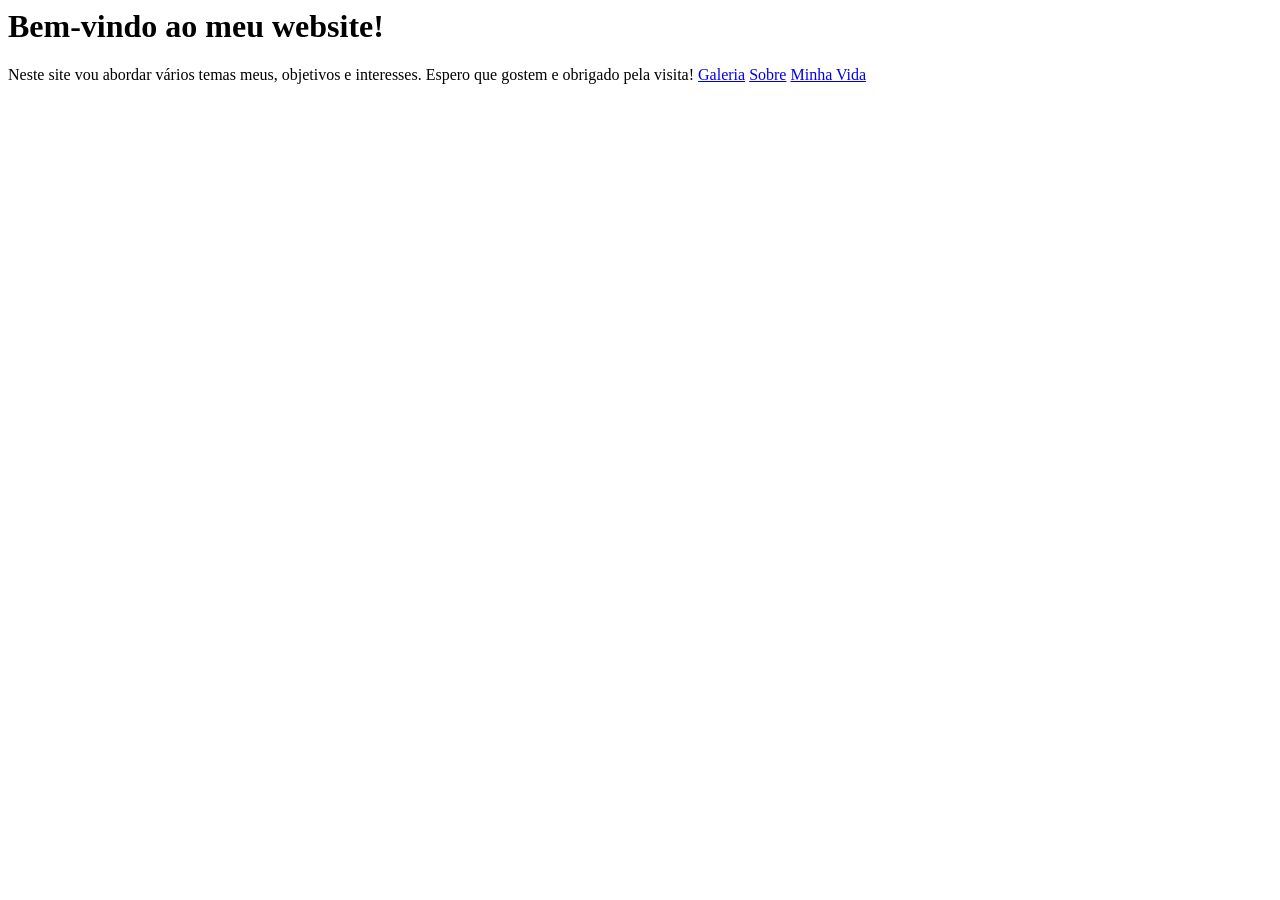
==== index.html @ 60b37d9e "Add files via upload alterações 08/10" ====
<html>
<head>
<title>A minha página</title>
<body>
    <h1>Bem-vindo ao meu website!</h1>
    <p1>Neste site vou abordar vários temas meus, objetivos e interesses. Espero que gostem e obrigado pela visita!</p1>
</body>
<body>
    <a href="galeria.html">Galeria</a>
    <a href="sobre.html">Sobre</a>
    <a href="https://www.fcporto.pt/pt">Minha Vida</a>
</body>
</head>
</html>
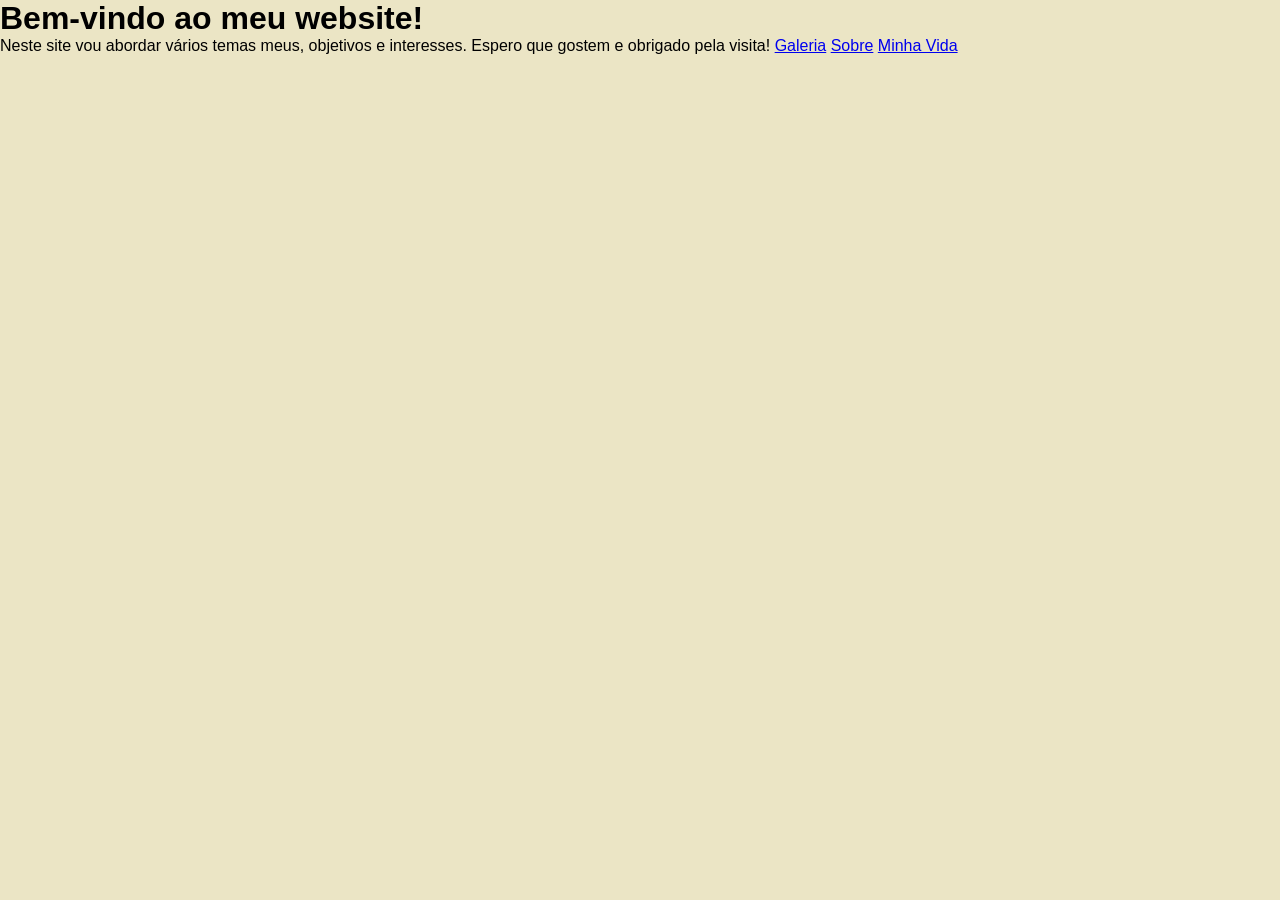
==== commit 0d74fee8: "Add files via upload" ====
--- a/index.html
+++ b/index.html
@@ -11,4 +11,5 @@
     <a href="https://www.fcporto.pt/pt">Minha Vida</a>
 </body>
 </head>
-</html>+</html>
+<link rel="stylesheet" href="style.css">
--- a/style.css
+++ b/style.css
@@ -0,0 +1,128 @@
+:root {
+    --cor0: #ebe5c5;
+    --cor1: #83e1ad;
+    --cor2: #3ddc84;
+    --cor3: #2fa866;
+    --cor4: #1a5c37;
+    --cor5: #063d1e;
+    --fonte-padrao: Arial, Verdana, Helvetica, sans-serif;
+    --fonte-destaque: 'Bebas Neue', cursive;
+    --fonte-android: 'Android', cursive;
+}
+
+* {
+    margin: 0px;
+    padding: 0px;
+}
+
+body {
+    background-color: var(--cor0);
+    font-family: var(--fonte-padrao);
+}
+
+header {
+    background-image: linear-gradient(to bottom, var(--cor3), var(--cor5));
+    min-height: 150px;
+    text-align: center;
+    padding-top: 40px;
+}
+
+header > h1 {
+    color: white;
+    font-family: var(--fonte-destaque);
+    font-size: 3em;
+    font-weight: normal;
+    margin-bottom: 20px;
+    text-shadow: 2px 2px 0px rgba(0, 0, 0, 0.267);
+}
+
+header > p {
+    font-family: var(--fonte-padrao);
+    font-size: 1.2em;
+    color: white;
+    max-width: 600px;
+    padding-right: 10px;
+    padding-left: 10px;
+    margin: auto;
+    padding-bottom: 50px;
+    text-shadow: 2px 2px 0px rgba(0, 0, 0, 0.315);
+}
+
+nav {
+    background-color: var(--cor5);
+    padding: 10px;
+    box-shadow: 0px 7px 7px rgba(0, 0, 0, 0.192);
+}
+
+nav > a {
+    color: var(--cor1);
+    padding: 10px;
+    border-radius: 5px;
+    text-decoration: none;
+    font-weight: bold;
+    transition-duration: .5s;
+}
+
+nav > a:hover {
+    background-color: var(--cor3);
+    color: var(--cor5);
+}
+
+main {
+    min-width: 300px;
+    max-width: 1000px;
+    margin: auto;
+    margin-bottom: 30px;
+    padding: 20px;
+    background-color: white;
+    box-shadow: 0px 0px 10px rgba(0, 0, 0, 0.418);
+    border-bottom-left-radius: 10px;
+    border-bottom-right-radius: 10px;
+}
+
+main h1 {
+    color: var(--cor5);
+    font-family: var(--fonte-android);
+    font-weight: normal;
+    font-size: 1.8em;
+}
+
+main h2 {
+    font-family: var(--fonte-android);
+    color: var(--cor4);
+    font-size: 1.3em;
+    font-weight: normal;
+    background-image: linear-gradient(to right, var(--cor1), transparent);
+    text-indent: 8px;
+}
+
+main p {
+    margin: 15px 0px;
+    text-align: justify;
+    text-indent: 30px;
+    font-size: 1em;
+    line-height: 2em;
+}
+
+aside {
+    background-color: var(--cor1);
+    padding: 10px;
+    border-radius: 10px;
+    box-shadow: 3px 3px 8px rgba(0, 0, 0, 0.281);
+}
+
+aside > h3 {
+    background-color: var(--cor4);
+    color: white;
+    padding: 10px;
+    margin: -10px -10px 0px -10px;
+    border-radius: 10px 10px 0px 0px;
+}
+
+footer {
+    background-color: var(--cor5);
+    color: white;
+    text-align: center;
+    font-size: 0.8em;
+    padding: 5px;
+}
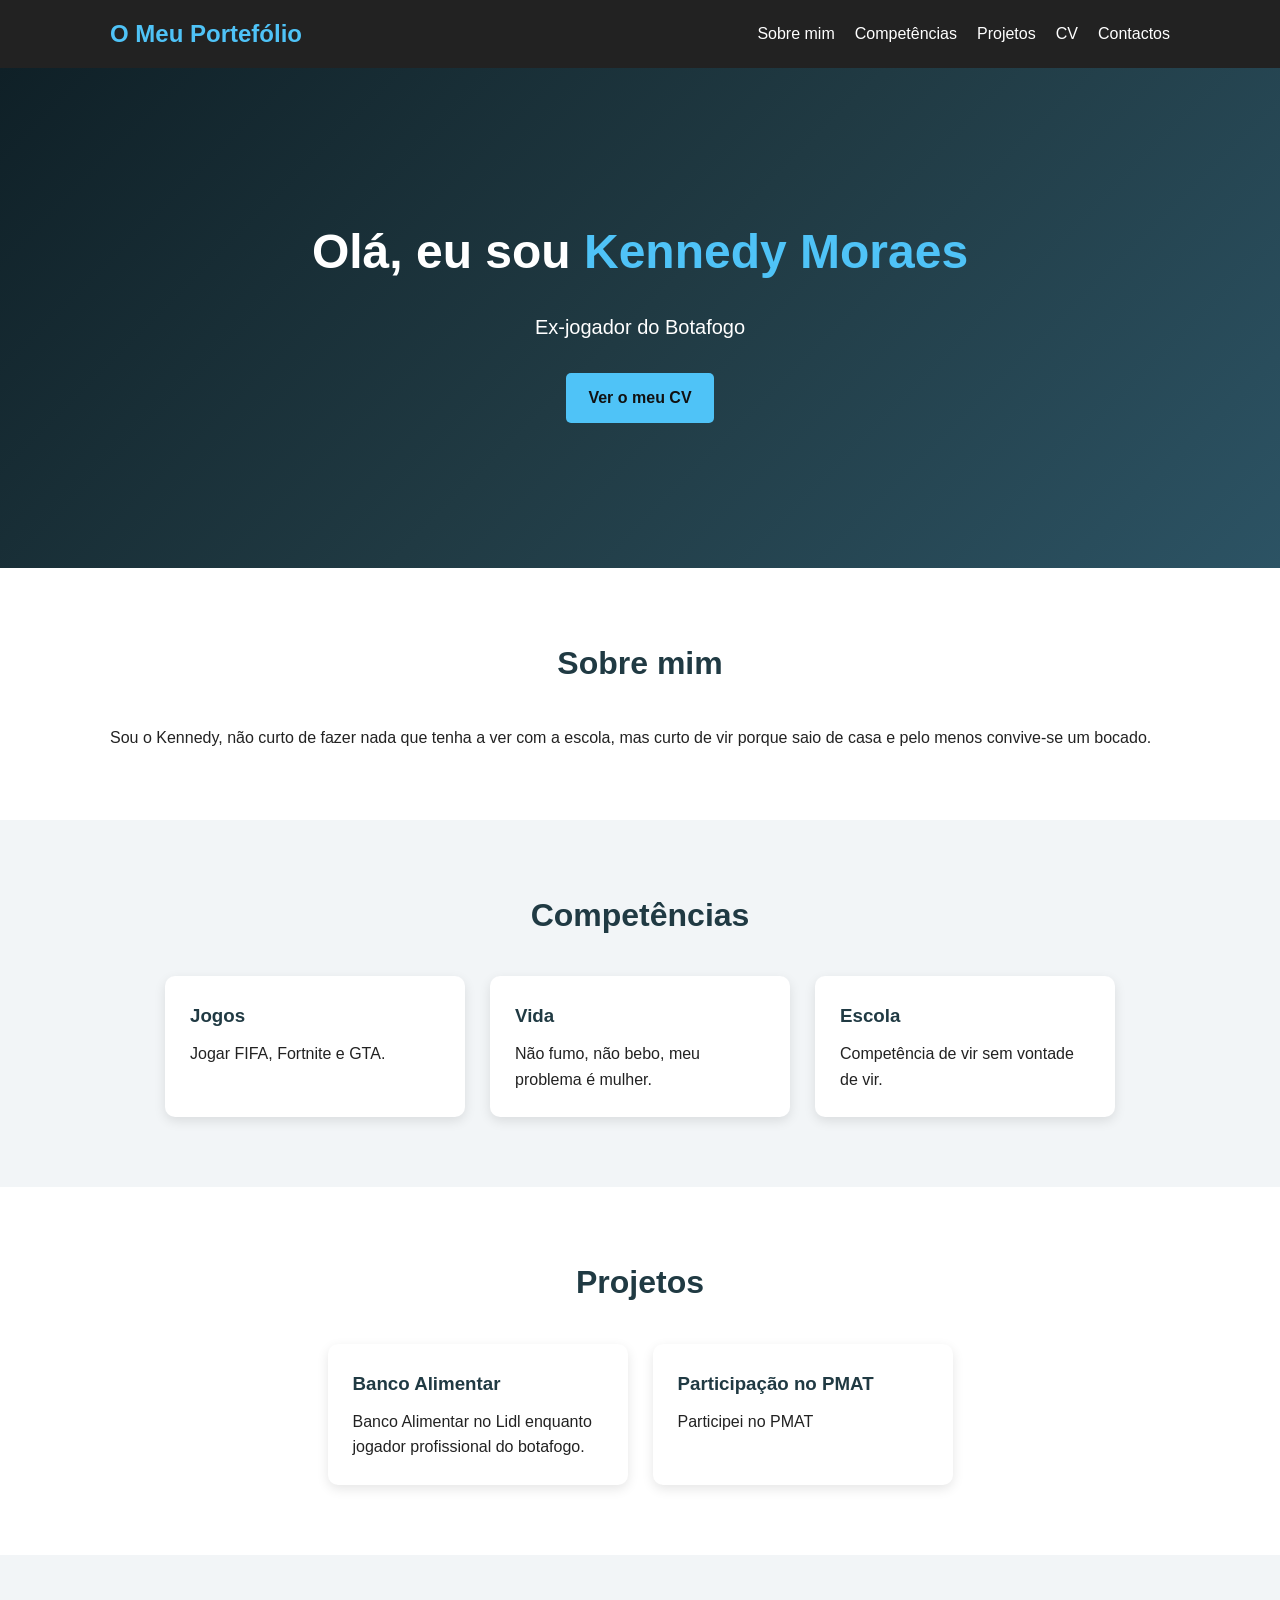
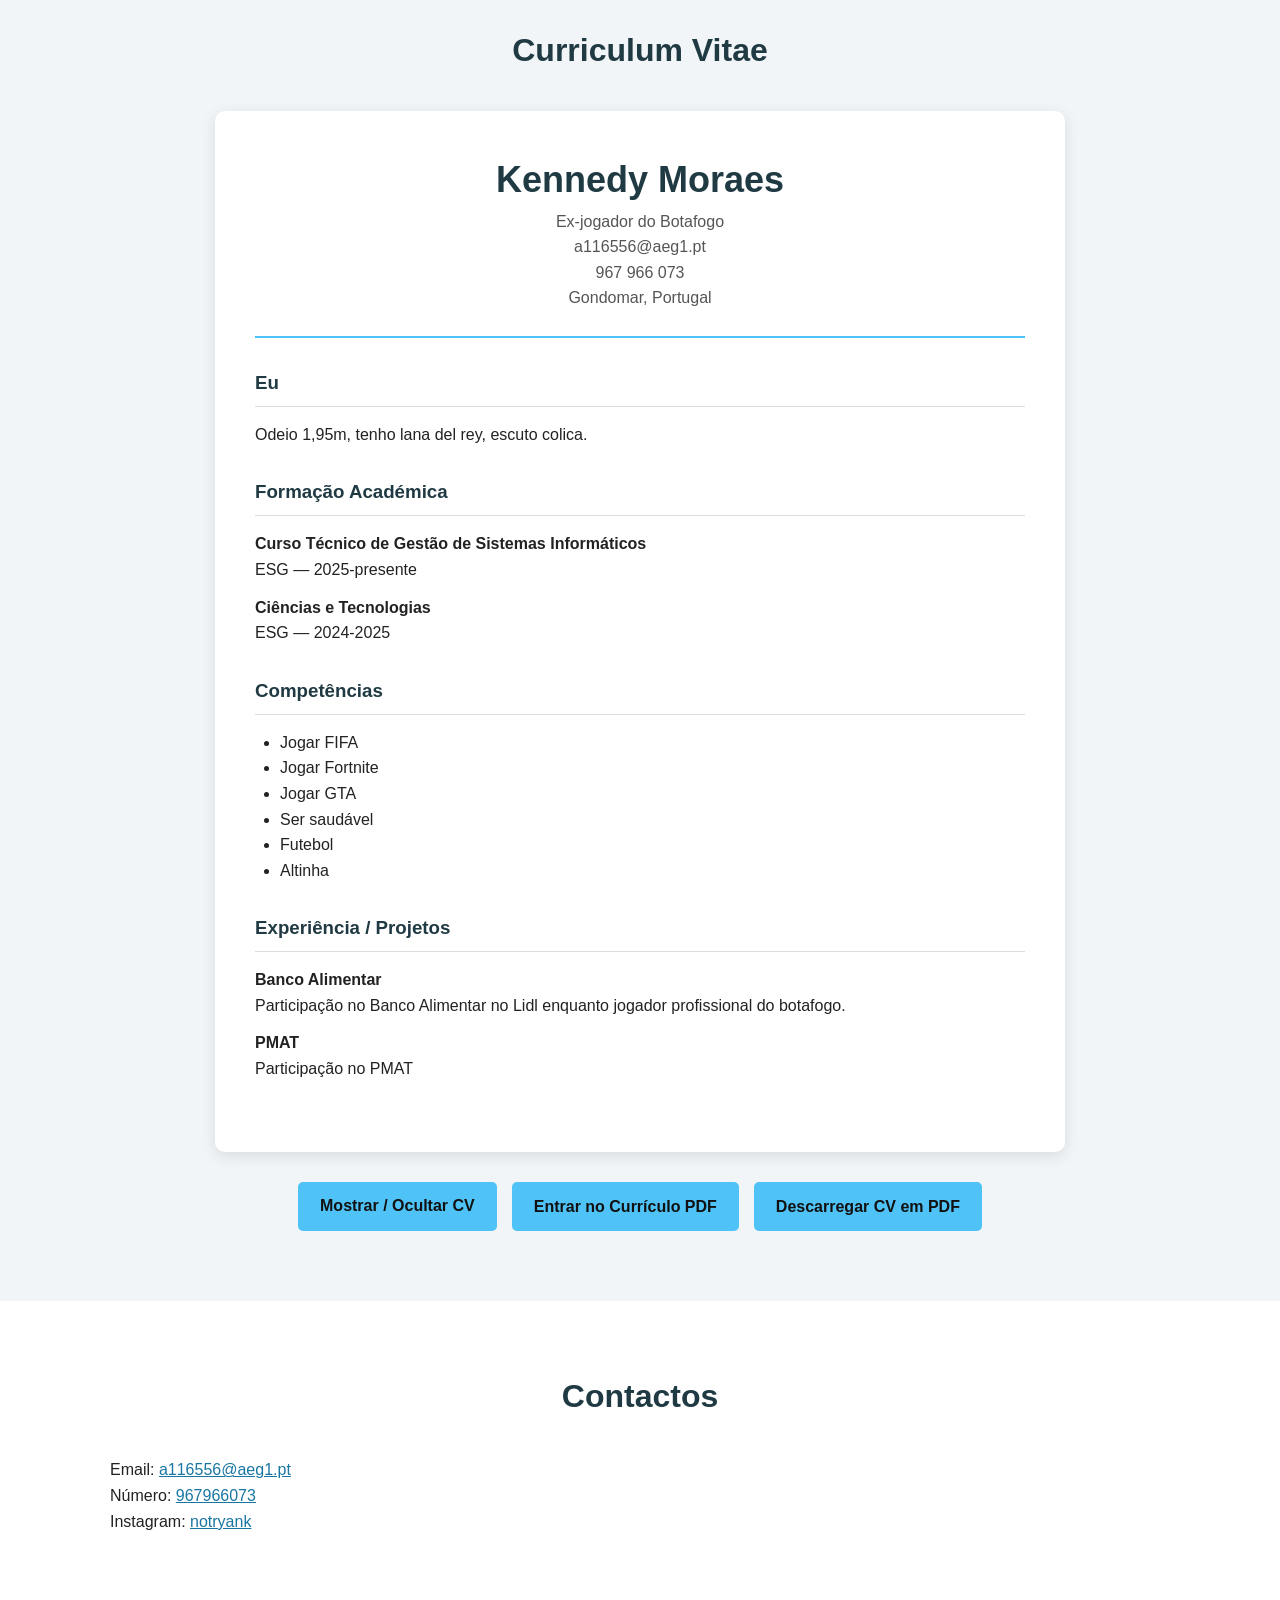
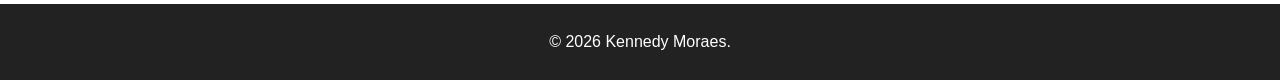
==== commit c79e84e4: "Add files via upload alterado dia 12/10" ====
--- a/index.html
+++ b/index.html
@@ -1,15 +1,270 @@
-<html>
+<!DOCTYPE html>
+<html lang="pt">
+
 <head>
-<title>A minha página</title>
+    <meta charset="UTF-8">
+    <meta name="viewport" content="width=device-width, initial-scale=1.0">
+
+    <title>O Meu Portefólio</title>
+
+    <link rel="stylesheet" href="style 2.css">
+
+</head>
+
 <body>
-    <h1>Bem-vindo ao meu website!</h1>
-    <p1>Neste site vou abordar vários temas meus, objetivos e interesses. Espero que gostem e obrigado pela visita!</p1>
+
+<!-- Cabeçalho -->
+<header>
+    <nav>
+        <h2>O Meu Portefólio</h2>
+
+        <ul>
+            <li><a href="#sobre">Sobre mim</a></li>
+            <li><a href="#competencias">Competências</a></li>
+            <li><a href="#projetos">Projetos</a></li>
+            <li><a href="#cv">CV</a></li>
+            <li><a href="#contactos">Contactos</a></li>
+        </ul>
+    </nav>
+</header>
+
+
+<!-- Apresentação -->
+<section class="hero">
+    <div>
+        <h1>Olá, eu sou <span>Kennedy Moraes</span></h1>
+
+        <p>
+            Ex-jogador do Botafogo
+        </p>
+
+        <a href="#cv" class="botao">Ver o meu CV</a>
+    </div>
+</section>
+
+
+<!-- Sobre mim -->
+<section id="sobre" class="secao">
+    <h2>Sobre mim</h2>
+
+    <p>
+        Sou o Kennedy, não curto de fazer nada que tenha a ver com a escola,
+        mas curto de vir porque saio de casa e pelo menos convive-se um bocado.
+    </p>
+</section>
+
+
+<!-- Competências -->
+<section id="competencias" class="secao fundo">
+    <h2>Competências</h2>
+
+    <div class="cards">
+
+        <div class="card">
+            <h3>Jogos</h3>
+            <p>Jogar FIFA, Fortnite e GTA.</p>
+        </div>
+
+        <div class="card">
+            <h3>Vida</h3>
+            <p>Não fumo, não bebo, meu problema é mulher.</p>
+        </div>
+
+        <div class="card">
+            <h3>Escola</h3>
+            <p>Competência de vir sem vontade de vir.</p>
+        </div>
+
+    </div>
+</section>
+
+
+<!-- Projetos -->
+<section id="projetos" class="secao">
+    <h2>Projetos</h2>
+
+    <div class="cards">
+
+        <div class="card">
+            <h3>Banco Alimentar</h3>
+            <p>
+                Banco Alimentar no Lidl enquanto jogador profissional do botafogo.
+            </p>
+        </div>
+
+        <div class="card">
+            <h3>Participação no PMAT</h3>
+            <p>
+                Participei no PMAT 
+            </p>
+        </div>
+
+    </div>
+</section>
+
+
+<!-- CV -->
+<section id="cv" class="secao fundo">
+
+    <h2>Curriculum Vitae</h2>
+
+    <div class="cv">
+
+        <div class="cv-cabecalho">
+
+            <h1>Kennedy Moraes</h1>
+
+            <p>Ex-jogador do Botafogo</p>
+
+            <p>
+                a116556@aeg1.pt<br>
+                967 966 073<br>
+                Gondomar, Portugal
+            </p>
+
+        </div>
+
+
+        <div class="cv-secao">
+
+            <h3>Eu</h3>
+
+            <p>
+                Odeio 1,95m, tenho lana del rey, escuto colica.
+            </p>
+
+        </div>
+
+
+        <div class="cv-secao">
+
+            <h3>Formação Académica</h3>
+
+            <h4>Curso Técnico de Gestão de Sistemas Informáticos</h4>
+            <p>ESG — 2025-presente</p>
+
+            <h4>Ciências e Tecnologias</h4>
+            <p>ESG — 2024-2025</p>
+
+        </div>
+
+
+        <div class="cv-secao">
+
+            <h3>Competências</h3>
+
+            <ul>
+                <li>Jogar FIFA</li>
+                <li>Jogar Fortnite</li>
+                <li>Jogar GTA</li>
+                <li>Ser saudável</li>
+                <li>Futebol</li>
+                <li>Altinha</li>
+            </ul>
+
+        </div>
+
+
+        <div class="cv-secao">
+
+            <h3>Experiência / Projetos</h3>
+
+            <h4>Banco Alimentar</h4>
+
+            <p>
+                Participação no Banco Alimentar no Lidl enquanto jogador
+                profissional do botafogo.
+            </p>
+
+            <h4>PMAT</h4>
+
+            <p>
+                Participação no PMAT 
+            </p>
+
+        </div>
+
+    </div>
+
+
+    <!-- BOTÕES DO CV -->
+    <div class="botoes-cv">
+
+        <button onclick="mostrarCV()">
+            Mostrar / Ocultar CV
+        </button>
+
+        <!-- NOVO BOTÃO PARA ABRIR O PDF -->
+        <a href="cv.pdf" target="_blank" class="botao">
+            Entrar no Currículo PDF
+        </a>
+
+        <!-- BOTÃO PARA DESCARREGAR O PDF -->
+        <a href="cv.pdf" download class="botao">
+            Descarregar CV em PDF
+        </a>
+
+    </div>
+
+</section>
+
+
+<!-- Contactos -->
+<section id="contactos" class="secao">
+
+    <h2>Contactos</h2>
+
+    <p>
+        Email:
+        <a href="mailto:a116556@aeg1.pt">
+            a116556@aeg1.pt
+        </a>
+    </p>
+
+    <p>
+        Número:
+        <a href="https://github.com/" target="_blank">
+            967966073
+        </a>
+    </p>
+
+    <p>
+        Instagram:
+        <a href="#" target="_blank">
+            notryank
+        </a>
+    </p>
+
+</section>
+
+
+<!-- Rodapé -->
+<footer>
+
+    <p>&copy; 2026 Kennedy Moraes.</p>
+
+</footer>
+
+
+<script>
+
+    function mostrarCV() {
+
+        const cv = document.querySelector(".cv");
+
+        if (cv.style.display === "none") {
+
+            cv.style.display = "block";
+
+        } else {
+
+            cv.style.display = "none";
+
+        }
+
+    }
+
+</script>
+
 </body>
-<body>
-    <a href="galeria.html">Galeria</a>
-    <a href="sobre.html">Sobre</a>
-    <a href="https://www.fcporto.pt/pt">Minha Vida</a>
-</body>
-</head>
 </html>
-<link rel="stylesheet" href="style.css">
--- a/style 2.css
+++ b/style 2.css
@@ -0,0 +1,291 @@
+/* Configuração geral */
+
+* {
+    box-sizing: border-box;
+    margin: 0;
+    padding: 0;
+}
+
+html {
+    scroll-behavior: smooth;
+}
+
+body {
+    font-family: Arial, Helvetica, sans-serif;
+    line-height: 1.6;
+    color: #222;
+    background-color: #ffffff;
+}
+
+
+/* Cabeçalho */
+
+header {
+    background-color: #222;
+    color: white;
+    position: sticky;
+    top: 0;
+    z-index: 1000;
+}
+
+nav {
+    max-width: 1100px;
+    margin: auto;
+    padding: 15px 20px;
+
+    display: flex;
+    justify-content: space-between;
+    align-items: center;
+}
+
+nav h2 {
+    color: #4fc3f7;
+}
+
+nav ul {
+    list-style: none;
+    display: flex;
+    gap: 20px;
+}
+
+nav a {
+    color: white;
+    text-decoration: none;
+}
+
+nav a:hover {
+    color: #4fc3f7;
+}
+
+
+/* Página inicial */
+
+.hero {
+    min-height: 500px;
+
+    display: flex;
+    justify-content: center;
+    align-items: center;
+
+    text-align: center;
+
+    background: linear-gradient(135deg, #0f2027, #203a43, #2c5364);
+    color: white;
+
+    padding: 40px 20px;
+}
+
+.hero h1 {
+    font-size: 48px;
+    margin-bottom: 20px;
+}
+
+.hero h1 span {
+    color: #4fc3f7;
+}
+
+.hero p {
+    font-size: 20px;
+    margin-bottom: 30px;
+}
+
+
+/* Botões */
+
+.botao,
+button {
+    display: inline-block;
+
+    background-color: #4fc3f7;
+    color: #111;
+
+    border: none;
+    border-radius: 5px;
+
+    padding: 12px 22px;
+
+    font-size: 16px;
+    font-weight: bold;
+
+    text-decoration: none;
+    cursor: pointer;
+}
+
+.botao:hover,
+button:hover {
+    background-color: #81d4fa;
+}
+
+
+/* Secções */
+
+.secao {
+    max-width: 1100px;
+    margin: auto;
+
+    padding: 70px 20px;
+}
+
+.secao h2 {
+    text-align: center;
+    margin-bottom: 35px;
+
+    font-size: 32px;
+    color: #203a43;
+}
+
+.fundo {
+    max-width: none;
+    background-color: #f2f5f7;
+}
+
+.fundo > h2,
+.fundo > .cards,
+.fundo > .cv,
+.fundo > .botoes-cv {
+    max-width: 1100px;
+    margin-left: auto;
+    margin-right: auto;
+}
+
+
+/* Cards */
+
+.cards {
+    display: flex;
+    gap: 25px;
+    justify-content: center;
+    flex-wrap: wrap;
+}
+
+.card {
+    background-color: white;
+
+    width: 300px;
+    padding: 25px;
+
+    border-radius: 10px;
+
+    box-shadow: 0 4px 12px rgba(0, 0, 0, 0.1);
+
+    transition: transform 0.2s;
+}
+
+.card:hover {
+    transform: translateY(-5px);
+}
+
+.card h3 {
+    color: #203a43;
+    margin-bottom: 10px;
+}
+
+
+/* CV */
+
+.cv {
+    background-color: white;
+
+    padding: 40px;
+
+    border-radius: 10px;
+
+    box-shadow: 0 4px 15px rgba(0, 0, 0, 0.1);
+
+    max-width: 850px !important;
+}
+
+.cv-cabecalho {
+    text-align: center;
+
+    border-bottom: 2px solid #4fc3f7;
+
+    padding-bottom: 25px;
+    margin-bottom: 30px;
+}
+
+.cv-cabecalho h1 {
+    font-size: 36px;
+    color: #203a43;
+}
+
+.cv-cabecalho p {
+    color: #555;
+}
+
+.cv-secao {
+    margin-bottom: 30px;
+}
+
+.cv-secao h3 {
+    color: #203a43;
+
+    border-bottom: 1px solid #ddd;
+
+    padding-bottom: 8px;
+    margin-bottom: 15px;
+}
+
+.cv-secao h4 {
+    margin-top: 12px;
+}
+
+.cv-secao ul {
+    padding-left: 25px;
+}
+
+
+/* Botões do CV */
+
+.botoes-cv {
+    margin-top: 30px;
+
+    display: flex;
+    justify-content: center;
+    gap: 15px;
+    flex-wrap: wrap;
+}
+
+
+/* Contactos */
+
+#contactos a {
+    color: #1976a3;
+}
+
+
+/* Rodapé */
+
+footer {
+    text-align: center;
+
+    background-color: #222;
+    color: white;
+
+    padding: 25px;
+}
+
+
+/* Telemóveis */
+
+@media (max-width: 700px) {
+
+    nav {
+        flex-direction: column;
+        gap: 15px;
+    }
+
+    nav ul {
+        flex-wrap: wrap;
+        justify-content: center;
+    }
+
+    .hero h1 {
+        font-size: 35px;
+    }
+
+    .cv {
+        padding: 25px;
+    }
+}
+
